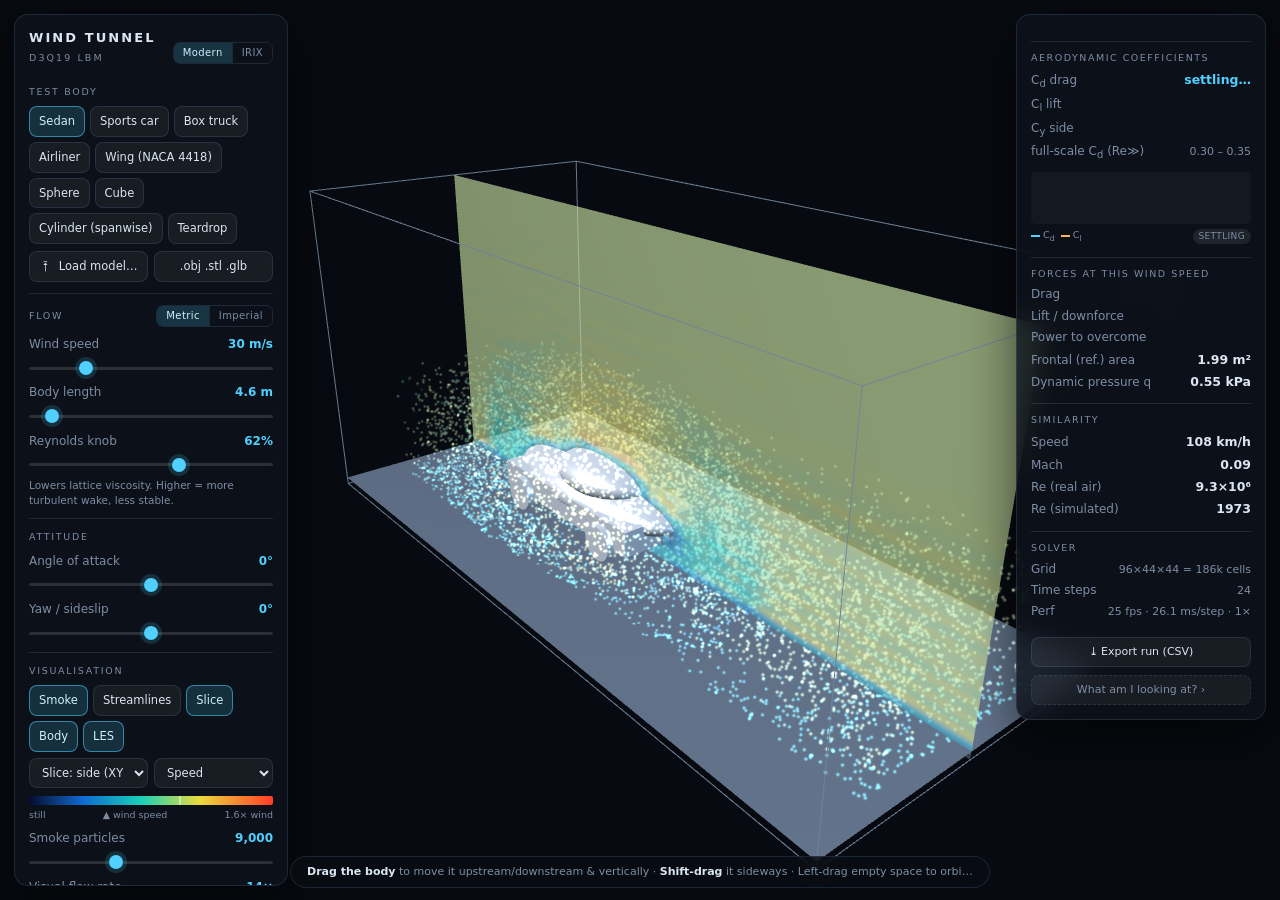
==== index.html @ 461503cb "Measurement core: confidence intervals, live trace, CSV export Turns a displayed number into a measu" ====
<!DOCTYPE html>
<html lang="en">
<head>
<meta charset="utf-8">
<meta name="viewport" content="width=device-width,initial-scale=1">
<title>Wind Tunnel — 3D Lattice Boltzmann CFD</title>
<link rel="stylesheet" href="css/style.css">
</head>
<body>

<canvas id="view"></canvas>

<!-- ---------------- controls ---------------- -->
<aside id="panel">
  <div class="wtitle"><span class="wmin"></span><span class="wname">Wind Tunnel</span><span class="wmax"></span></div>
  <div class="hdrrow">
    <h1>WIND&nbsp;TUNNEL <em>D3Q19 LBM</em></h1>
    <div class="seg"><button id="tModern">Modern</button><button id="tIrix">IRIX</button></div>
  </div>

  <section>
    <label class="hdr">Test body</label>
    <div id="shapes" class="chips"></div>
    <div class="grid2" style="margin-top:7px">
      <button id="loadModel" class="wide">⭱&nbsp; Load model…</button>
      <button id="dropHelp" class="wide">.obj .stl .glb</button>
    </div>
    <input type="file" id="modelFile" accept=".obj,.stl,.glb" hidden>

    <div id="modelBox" class="hide">
      <div class="grid2">
        <select id="mUp">
          <option value="auto">Up axis: auto</option>
          <option value="0">Up axis: X</option>
          <option value="1">Up axis: Y</option>
          <option value="2">Up axis: Z</option>
        </select>
        <select id="mFwd">
          <option value="auto">Nose axis: auto</option>
          <option value="0">Nose axis: X</option>
          <option value="1">Nose axis: Y</option>
          <option value="2">Nose axis: Z</option>
        </select>
      </div>
      <div class="chips" style="margin-top:6px">
        <button id="mRot">⟳&nbsp; Rotate 90°</button>
        <button id="mFlip">Flip 180°</button>
        <button id="mGround">On the road</button>
      </div>
      <p class="note" id="modelInfo"></p>
    </div>
  </section>

  <section>
    <div class="hdrrow">
      <label class="hdr">Flow</label>
      <div class="seg">
        <button id="uMetric">Metric</button><button id="uImperial">Imperial</button>
      </div>
    </div>
    <div class="row"><span>Wind speed</span><b id="windv"></b></div>
    <input type="range" id="wind" min="5" max="120" step="1" value="30">
    <div class="row"><span>Body length</span><b id="lengthMv"></b></div>
    <input type="range" id="lengthM" min="0.5" max="60" step="0.1" value="4.6">
    <div class="row"><span>Reynolds knob</span><b id="rev"></b></div>
    <input type="range" id="re" min="0" max="100" step="1" value="62">
    <p class="note">Lowers lattice viscosity. Higher = more turbulent wake, less stable.</p>
  </section>

  <section>
    <label class="hdr">Attitude</label>
    <div class="row"><span>Angle of attack</span><b id="aoav"></b></div>
    <input type="range" id="aoa" min="-25" max="25" step="0.5" value="0">
    <div class="row"><span>Yaw / sideslip</span><b id="yawv"></b></div>
    <input type="range" id="yaw" min="-45" max="45" step="0.5" value="0">
  </section>

  <section>
    <label class="hdr">Visualisation</label>
    <div class="chips">
      <button id="tSmoke">Smoke</button>
      <button id="tLines">Streamlines</button>
      <button id="tSlice">Slice</button>
      <button id="tBody">Body</button>
      <button id="tLes">LES</button>
    </div>
    <div class="grid2">
      <select id="sliceAxis">
        <option value="xy">Slice: side (XY)</option>
        <option value="xz">Slice: top (XZ)</option>
      </select>
      <select id="sliceField">
        <option value="speed">Speed</option>
        <option value="vorticity">Vorticity</option>
        <option value="pressure">Pressure</option>
      </select>
    </div>
    <canvas id="legendBar" width="256" height="9"></canvas>
    <div class="legrow"><span id="legMin"></span><span id="legMid"></span><span id="legMax"></span></div>
    <div class="row"><span>Smoke particles</span><b id="smokeNv"></b></div>
    <input type="range" id="smokeN" min="1000" max="24000" step="500" value="9000">
    <div class="row"><span>Visual flow rate</span><b id="vspeedv"></b></div>
    <input type="range" id="vspeed" min="2" max="40" step="1" value="14">
  </section>

  <section>
    <label class="hdr">Solver</label>
    <select id="resSel">
      <option value="fast">Grid: fast (72×34×34)</option>
      <option value="balanced" selected>Grid: balanced (96×44×44)</option>
      <option value="detail">Grid: detail (124×56×56)</option>
    </select>
    <div class="grid2" style="margin-top:8px">
      <button id="pause" class="wide">❚❚&nbsp; Pause</button>
      <button id="reset" class="wide">↺&nbsp; Reset flow</button>
    </div>
  </section>
</aside>

<!-- ---------------- readouts ---------------- -->
<aside id="stats">
  <div class="wtitle"><span class="wmin"></span><span class="wname">Measurements</span><span class="wmax"></span></div>
  <div class="sect">Aerodynamic coefficients</div>
  <div class="s"><span>C<sub>d</sub> drag</span><b id="cd">–</b></div>
  <div class="s"><span>C<sub>l</sub> lift</span><b id="cl">–</b></div>
  <div class="s"><span>C<sub>y</sub> side</span><b id="cs">–</b></div>
  <div class="s dim"><span>full-scale C<sub>d</sub> (Re≫)</span><b id="refcd">–</b></div>
  <canvas id="trace" width="256" height="52"></canvas>
  <div class="tracefoot">
    <span><i class="k kcd"></i>C<sub>d</sub> &nbsp;<i class="k kcl"></i>C<sub>l</sub></span>
    <span id="convState" class="cstate">starting</span>
  </div>

  <div class="sect">Forces at this wind speed</div>
  <div class="s"><span>Drag</span><b id="drag">–</b></div>
  <div class="s"><span id="liftlbl">Lift / downforce</span><b id="lift">–</b></div>
  <div class="s"><span>Power to overcome</span><b id="power">–</b></div>
  <div class="s"><span id="arealbl">Frontal (ref.) area</span><b id="area">–</b></div>
  <div class="s"><span>Dynamic pressure q</span><b id="q">–</b></div>

  <div class="sect">Similarity</div>
  <div class="s"><span>Speed</span><b id="kmh">–</b></div>
  <div class="s"><span>Mach</span><b id="mach">–</b></div>
  <div class="s"><span>Re (real air)</span><b id="reReal">–</b></div>
  <div class="s"><span>Re (simulated)</span><b id="reSim">–</b></div>

  <div class="sect">Solver</div>
  <div class="s dim"><span>Grid</span><b id="grid">–</b></div>
  <div class="s dim"><span>Time steps</span><b id="tsteps">–</b></div>
  <div class="s dim"><span>Perf</span><b id="perf">–</b></div>
  <button id="exportRun" class="link">⤓ Export run (CSV)</button>
  <button id="help" class="link">What am I looking at? ›</button>
</aside>

<!-- attribution for an uploaded model — sits on the canvas, like a photo credit -->
<div id="modelCredit" class="hide"></div>

<div id="hint">
  <b>Drag the body</b> to move it upstream/downstream &amp; vertically · <b>Shift-drag</b> it sideways ·
  Left-drag empty space to orbit · Right-drag to pan · Scroll to zoom · <b>Space</b> pause · <b>R</b> reset
</div>

<!-- ---------------- help ---------------- -->
<div id="helpBox" class="hide">
  <div class="wtitle"><span class="wmin"></span><span class="wname">About this simulation</span></div>
  <button id="closeHelp">×</button>
  <h2>What this actually computes</h2>
  <p>The air is solved with the <b>lattice Boltzmann method</b> on a 3D D3Q19 lattice. Each cell carries 19
  particle-distribution functions that stream to their neighbours and relax toward the Maxwell–Boltzmann
  equilibrium every step:</p>
  <pre>f<sub>q</sub>(x + c<sub>q</sub>Δt, t + Δt) = f<sub>q</sub>(x,t) − (1/τ)·[ f<sub>q</sub> − f<sub>q</sub><sup>eq</sup> ]</pre>
  <p>Through the Chapman–Enskog expansion this recovers the <b>incompressible Navier–Stokes equations</b>
  with kinematic viscosity ν = c<sub>s</sub><sup>2</sup>(τ − ½), c<sub>s</sub><sup>2</sup> = ⅓. Mass and
  momentum are conserved exactly; pressure comes from the density field as p = ρc<sub>s</sub><sup>2</sup>,
  so no separate Poisson solve is needed.</p>
  <ul>
    <li><b>Body surface</b> — halfway bounce-back, i.e. a true no-slip wall. The body is voxelised from the
      same analytic primitives that build the mesh, so the solver feels exactly the shape you see.</li>
    <li><b>Forces</b> — computed by the momentum-exchange method: every population that bounces off the
      surface deposits 2·c<sub>q</sub>·f<sub>q</sub> of momentum. Summed over the body this gives real drag,
      lift and side force, then C<sub>d</sub> = 2F / (ρu²A).</li>
    <li><b>Turbulence</b> — a Smagorinsky sub-grid (LES) model adds eddy viscosity where the strain rate is
      large, which is what keeps the wake alive instead of blowing up.</li>
    <li><b>Boundaries</b> — velocity inlet, zero-gradient outlet, free-stream far field, and an optional
      no-slip road for the ground-vehicle cases.</li>
  </ul>
  <h2>Honest limitations</h2>
  <p>A real car at 100 km/h sits at Re ≈ 10<sup>7</sup>. On a 96×44×44 grid in a browser we resolve
  Re ≈ 10<sup>3</sup>–10<sup>4</sup> (both numbers are shown in the panel). The physics — separation,
  recirculation, vortex shedding, wake momentum deficit, pressure recovery — is genuinely right, and the
  solver reproduces the textbook C<sub>d</sub> of a cube (1.36 vs 1.05) and a cylinder (1.25 vs 1.17)
  well, ranks the vehicles correctly (truck 1.90 &gt; sedan 1.32), and gives a wing a lift curve of the
  right slope and sign (C<sub>l</sub> = −0.26 / +0.01 / +0.42 at α = −8° / 0° / +8°, against ≈1.9 per
  radian from lifting-line theory at this aspect ratio). But the reference figures listed above are
  <b>full-scale</b> values, and C<sub>d</sub> is a strong
  function of Reynolds number for anything rounded or streamlined. At our Reynolds number the boundary
  layer is proportionally enormous, so skin friction dominates and slippery shapes — the teardrop
  especially — read far higher than their full-scale numbers. That is not a bug; it is what a real tunnel
  measures at this Re too.</p>
  <p><b>Compare shapes against each other</b>, not against a wind-tunnel report. Tunnel blockage is held near
  10% of the test-section area, which still inflates C<sub>d</sub> somewhat. Smoke advection is time-scaled
  for visibility, so particle speed on screen is not the physical air speed.</p>

  <h2>Who made this</h2>
  <p>Built by <b>Diego Cibils</b> with the help of <b>Claude</b>, for learning and experimentation.
  It is a teaching and exploration tool, not a certification-grade CFD package — see the limitations
  above before trusting a number.</p>
</div>

<script src="vendor/three.min.js"></script>
<script>
  if (!window.THREE) document.write(
    '<scr' + 'ipt src="https://cdn.jsdelivr.net/npm/three@0.147.0/build/three.min.js"><\/scr' + 'ipt>');
</script>
<div id="dropzone" class="hide"><div>Drop a model to test it<em>.obj &nbsp;·&nbsp; .stl &nbsp;·&nbsp; .glb</em></div></div>

<script src="js/lbm.js"></script>
<script src="js/meshio.js"></script>
<script src="js/voxel.js"></script>
<script src="js/shapes.js"></script>
<script src="js/main.js"></script>
</body>
</html>
---- css/style.css ----
:root{
  --bg:#070a10;
  --panel:rgba(14,19,28,.82);
  --line:rgba(120,170,220,.16);
  --txt:#dbe6f2;
  --dim:#7d8ea4;
  --acc:#4fd0ff;
  --acc2:#ffb454;
}
*{box-sizing:border-box}
html,body{margin:0;height:100%;overflow:hidden;background:var(--bg);color:var(--txt);
  font:13px/1.45 ui-sans-serif,system-ui,"Segoe UI",Roboto,sans-serif;-webkit-font-smoothing:antialiased}
#view{position:fixed;inset:0;display:block;width:100%;height:100%}

/* ---------- panels ---------- */
aside{position:fixed;top:14px;background:var(--panel);backdrop-filter:blur(14px);
  border:1px solid var(--line);border-radius:14px;padding:14px;
  box-shadow:0 18px 50px rgba(0,0,0,.55);z-index:5}
#panel{left:14px;width:274px;max-height:calc(100vh - 28px);overflow-y:auto}
#stats{right:14px;width:250px}

.wtitle{display:none}
#panel h1{margin:0 0 12px;font-size:13px;letter-spacing:.16em;font-weight:700}
#panel h1 em{display:block;font-style:normal;font-size:9.5px;letter-spacing:.22em;
  color:var(--dim);font-weight:500;margin-top:3px}
section{padding-top:11px;margin-top:11px;border-top:1px solid var(--line)}
section:first-of-type{border-top:0;margin-top:0;padding-top:0}
.hdr{display:block;font-size:9.5px;letter-spacing:.18em;text-transform:uppercase;
  color:var(--dim);margin-bottom:8px}
.row{display:flex;justify-content:space-between;align-items:baseline;margin:9px 0 3px;font-size:12px}
.row span{color:var(--dim)}
.row b{font-variant-numeric:tabular-nums;font-weight:600;color:var(--acc)}
.note{margin:6px 0 0;font-size:10.5px;line-height:1.4;color:var(--dim)}

/* ---------- inputs ---------- */
input[type=range]{-webkit-appearance:none;appearance:none;width:100%;height:3px;border-radius:3px;
  background:rgba(255,255,255,.13);outline:0;margin:2px 0 0}
input[type=range]::-webkit-slider-thumb{-webkit-appearance:none;width:14px;height:14px;border-radius:50%;
  background:var(--acc);cursor:pointer;box-shadow:0 0 0 4px rgba(79,208,255,.16)}
input[type=range]::-moz-range-thumb{width:14px;height:14px;border:0;border-radius:50%;
  background:var(--acc);cursor:pointer}
select{width:100%;background:rgba(255,255,255,.05);color:var(--txt);border:1px solid var(--line);
  border-radius:8px;padding:6px 8px;font:inherit;font-size:11.5px;outline:0;cursor:pointer}
select option{background:#111722}

button{background:rgba(255,255,255,.05);color:var(--txt);border:1px solid var(--line);
  border-radius:8px;padding:6px 9px;font:inherit;font-size:11.5px;cursor:pointer;transition:.14s}
button:hover{background:rgba(255,255,255,.11);border-color:rgba(120,170,220,.35)}
button.on{background:rgba(79,208,255,.16);border-color:rgba(79,208,255,.55);color:#cdf1ff}
.chips{display:flex;flex-wrap:wrap;gap:5px}
.chips button{flex:0 0 auto}
.grid2{display:grid;grid-template-columns:1fr 1fr;gap:6px;margin-top:6px}
.wide{width:100%}

/* unit switch */
.hdrrow{display:flex;justify-content:space-between;align-items:center;margin-bottom:8px}
.hdrrow .hdr{margin:0}
.seg{display:flex;border:1px solid var(--line);border-radius:7px;overflow:hidden}
.seg button{border:0;border-radius:0;padding:3px 9px;font-size:10px;letter-spacing:.04em;
  background:transparent;color:var(--dim)}
.seg button+button{border-left:1px solid var(--line)}
.seg button:hover{background:rgba(255,255,255,.07);color:var(--txt)}
.seg button.on{background:rgba(79,208,255,.18);color:#cdf1ff}

/* ---------- stats ---------- */
.sect{font-size:9.5px;letter-spacing:.16em;text-transform:uppercase;color:var(--dim);
  margin:12px 0 6px;padding-top:9px;border-top:1px solid var(--line)}
.sect:first-child{margin-top:0;padding-top:0;border-top:0}
.s{display:flex;justify-content:space-between;align-items:baseline;gap:8px;margin:4px 0;font-size:12px}
.s span{color:var(--dim)}
.s b{font-variant-numeric:tabular-nums;font-weight:600;font-size:12.5px}
.s.dim b{color:var(--dim);font-weight:500;font-size:11px}
#cd,#cl,#cs{color:var(--acc)}
#drag,#lift,#power{color:var(--acc2)}
#lift.down{color:#7ee787}
.link{width:100%;margin-top:8px;border-style:dashed;color:var(--dim);font-size:11px}
#exportRun{border-style:solid;color:var(--txt);margin-top:12px}

/* ---------- measurement trace ---------- */
#trace{display:block;width:100%;height:52px;margin-top:9px;border-radius:5px}
.tracefoot{display:flex;justify-content:space-between;align-items:center;
  margin-top:4px;font-size:9.5px;color:var(--dim)}
.k{display:inline-block;width:9px;height:2px;margin-right:3px;vertical-align:middle}
.kcd{background:#4fd0ff}.kcl{background:#ffb454}
.ci{font-size:9.5px;color:var(--dim);font-weight:500}
.cstate{padding:1px 6px;border-radius:999px;background:rgba(255,255,255,.07);
  letter-spacing:.04em;text-transform:uppercase;font-size:9px}
.cstate.converged{background:rgba(126,231,135,.18);color:#7ee787}
.cstate.drifting{background:rgba(255,180,84,.18);color:#ffb454}
.cstate.noisy,.cstate.averaging{background:rgba(255,255,255,.08);color:var(--dim)}
body.irix #trace{border-radius:0;
  box-shadow:inset 1px 1px 0 var(--lo),inset -1px -1px 0 var(--hi)}
body.irix .kcd{background:#14103a}body.irix .kcl{background:#5e1340}
body.irix .cstate{border-radius:0;background:rgba(255,255,255,.14);color:#2a2340}
body.irix .cstate.converged{background:rgba(20,90,30,.22);color:#0d4a1c}
body.irix .cstate.drifting{background:rgba(120,60,0,.20);color:#5e3410}

/* ---------- hint ---------- */
#hint{position:fixed;left:50%;bottom:12px;transform:translateX(-50%);z-index:5;
  background:rgba(10,14,20,.72);backdrop-filter:blur(10px);border:1px solid var(--line);
  border-radius:999px;padding:7px 16px;font-size:11px;color:var(--dim);white-space:nowrap;
  max-width:calc(100vw - 580px);overflow:hidden;text-overflow:ellipsis}
#hint b{color:var(--txt);font-weight:600}

/* ---------- help ---------- */
#helpBox{position:fixed;inset:auto 0 0 0;top:0;margin:auto;width:min(720px,92vw);max-height:82vh;
  overflow-y:auto;background:rgba(12,17,25,.97);border:1px solid var(--line);border-radius:16px;
  padding:26px 30px;z-index:20;box-shadow:0 30px 90px rgba(0,0,0,.7);height:fit-content}
#helpBox.hide{display:none}
#helpBox h2{font-size:12px;letter-spacing:.14em;text-transform:uppercase;color:var(--acc);
  margin:20px 0 8px}
#helpBox h2:first-of-type{margin-top:0}
#helpBox p,#helpBox li{font-size:13px;line-height:1.62;color:#b9c7d8;margin:8px 0}
#helpBox ul{padding-left:18px}
#helpBox b{color:var(--txt)}
#helpBox pre{background:rgba(255,255,255,.05);border:1px solid var(--line);border-radius:8px;
  padding:11px 13px;font-family:ui-monospace,Menlo,Consolas,monospace;font-size:12.5px;
  color:var(--acc);overflow-x:auto;margin:10px 0}
#closeHelp{position:absolute;top:14px;right:14px;width:28px;height:28px;padding:0;
  border-radius:50%;font-size:16px;line-height:1}

/* ---------- model credit (canvas watermark) ---------- */
#modelCredit{position:fixed;right:14px;bottom:14px;z-index:5;
  display:flex;align-items:center;gap:6px;flex-wrap:wrap;justify-content:flex-end;
  max-width:min(44vw,430px);padding:6px 12px;border-radius:999px;
  background:rgba(10,14,20,.66);backdrop-filter:blur(10px);
  border:1px solid var(--line);font-size:10.5px;line-height:1.3;color:var(--dim)}
#modelCredit.hide{display:none}
#modelCredit .ctitle{color:var(--txt);font-weight:600}
#modelCredit .csep{opacity:.45}
#modelCredit a{color:inherit;text-decoration:none;border-bottom:1px dotted rgba(140,170,200,.45)}
#modelCredit a:hover{color:var(--acc);border-bottom-color:currentColor}
body.irix #modelCredit{border-radius:0;background:var(--panel);backdrop-filter:none;
  border:1px solid #221d38;color:var(--dim);
  box-shadow:inset 2px 2px 0 var(--hi),inset -2px -2px 0 var(--lo)}
body.irix #modelCredit .ctitle{color:var(--txt)}
body.irix #modelCredit a{border-bottom-color:rgba(40,20,60,.5)}
body.irix #modelCredit a:hover{color:#3a1250}

/* the stats panel moves to the bottom-right on narrow screens — get out of it */
@media (max-width:1100px){
  #modelCredit{bottom:auto;top:14px;right:auto;left:50%;transform:translateX(-50%);
    max-width:calc(100vw - 560px)}
}

/* ---------- slice legend ---------- */
#legendBar{display:block;width:100%;height:9px;margin-top:8px;border-radius:2px}
.legrow{display:flex;justify-content:space-between;gap:4px;margin-top:3px;
  font-size:9.5px;color:var(--dim);font-variant-numeric:tabular-nums}
.legrow span:nth-child(2){text-align:center}
.legrow span:last-child{text-align:right}
body.irix #legendBar{border-radius:0;
  box-shadow:inset 1px 1px 0 var(--lo),inset -1px -1px 0 var(--hi)}

/* ---------- model upload ---------- */
#modelBox{margin-top:9px;padding-top:9px;border-top:1px solid var(--line)}
#modelBox.hide{display:none}
#modelInfo{margin-top:7px;white-space:pre-line}
#dropzone{position:fixed;inset:0;z-index:30;display:flex;align-items:center;justify-content:center;
  background:rgba(8,12,18,.72);backdrop-filter:blur(3px);pointer-events:none}
#dropzone.hide{display:none}
#dropzone div{border:2px dashed var(--acc);border-radius:16px;padding:40px 60px;text-align:center;
  font-size:19px;color:var(--txt);background:rgba(14,19,28,.9)}
#dropzone em{display:block;margin-top:9px;font-style:normal;font-size:12px;color:var(--dim);
  letter-spacing:.14em}
body.irix #dropzone div{border-radius:0;border-style:solid;border-color:var(--btnOn);
  background:var(--panel);color:var(--txt)}

::-webkit-scrollbar{width:8px;height:8px}
::-webkit-scrollbar-thumb{background:rgba(120,170,220,.22);border-radius:8px}
::-webkit-scrollbar-track{background:transparent}

@media (max-width:1100px){
  #hint{max-width:calc(100vw - 40px);font-size:10px}
  #stats{top:auto;bottom:56px;right:14px;width:210px}
}

/* ==========================================================================
   IRIX / Indigo Magic theme  —  body.irix
   Motif 3D relief: raised = light top-left + dark bottom-right, and the
   inverse when pressed. Square corners, purple-grey panels, teal entry
   fields, magenta action buttons, indigo title bars.
   ========================================================================== */
body.irix{
  --bg:#191934;
  --panel:#9d93ab;        /* window background */
  --line:#6d6280;
  --txt:#0d0a18;
  --dim:#332b4a;
  --hi:#cfc8db;           /* bevel highlight  */
  --lo:#575070;           /* bevel shadow     */
  --field:#12706f;        /* teal text entry  */
  --btn:#8d6a8c;
  --btnOn:#a83b78;
  --title:#2f2f66;
  font-family:"Lucida Grande","Lucida Sans Unicode","DejaVu Sans",Verdana,Helvetica,sans-serif;
  background:var(--bg);
}
body.irix aside,
body.irix #hint,
body.irix #helpBox{
  background:var(--panel);backdrop-filter:none;border:1px solid #221d38;border-radius:0;
  box-shadow:inset 2px 2px 0 var(--hi),inset -2px -2px 0 var(--lo),0 10px 30px rgba(0,0,0,.55);
}

/* 4Dwm-style window title bar */
body.irix .wtitle{
  display:flex;align-items:center;gap:7px;
  margin:-12px -12px 11px;padding:3px 5px;
  background:var(--title);color:#fff;font-size:11px;font-weight:700;
  position:sticky;top:-14px;z-index:3;
}
body.irix .wname{flex:1;text-align:center;letter-spacing:.02em}
body.irix .wmin,body.irix .wmax{
  width:13px;height:13px;background:var(--panel);flex:0 0 auto;
  box-shadow:inset 1px 1px 0 var(--hi),inset -1px -1px 0 var(--lo);
}
body.irix .wmin{height:5px}

body.irix #panel h1{color:var(--txt)}
body.irix #panel h1 em{color:var(--dim)}
body.irix .hdr,body.irix .sect{color:#241d3a}
body.irix section,body.irix .sect{border-top-color:var(--lo)}
body.irix .row span,body.irix .s span,body.irix .note{color:var(--dim)}
body.irix .row b,body.irix .s b,
body.irix #cd,body.irix #cl,body.irix #cs{color:#14103a}
body.irix #drag,body.irix #lift,body.irix #power{color:#5e1340}
body.irix #lift.down{color:#0d4a1c}
body.irix .s.dim b{color:#3d3556}

/* controls: Motif relief */
body.irix button,body.irix select{
  background:var(--btn);color:#fff;border:0;border-radius:0;
  box-shadow:inset 2px 2px 0 rgba(255,255,255,.34),inset -2px -2px 0 rgba(0,0,0,.42);
}
body.irix button:hover,body.irix select:hover{background:#9a789a}
body.irix button:active{
  box-shadow:inset -2px -2px 0 rgba(255,255,255,.26),inset 2px 2px 0 rgba(0,0,0,.45);
}
body.irix button.on{background:var(--btnOn);color:#fff}
body.irix select option{background:#4a3f57;color:#fff}
body.irix .seg{border:0}
body.irix .seg button+button{border-left:0}
body.irix .link{background:var(--btn);color:#fff;border-style:solid}
body.irix #closeHelp{border-radius:0}

body.irix input[type=range]{
  height:10px;border-radius:0;background:var(--panel);
  box-shadow:inset 2px 2px 0 var(--lo),inset -2px -2px 0 var(--hi);
}
body.irix input[type=range]::-webkit-slider-thumb{
  width:13px;height:19px;border-radius:0;background:var(--btn);
  box-shadow:inset 2px 2px 0 rgba(255,255,255,.34),inset -2px -2px 0 rgba(0,0,0,.42);
}
body.irix input[type=range]::-moz-range-thumb{
  width:13px;height:19px;border-radius:0;border:0;background:var(--btn);
}

body.irix #helpBox .wtitle{margin:-26px -30px 18px;padding:4px 6px;position:static}
body.irix #closeHelp{top:4px;right:7px;width:16px;height:16px;font-size:12px}
body.irix #helpBox h2{color:#3c1250}
body.irix #helpBox p,body.irix #helpBox li{color:#221c33}
body.irix #helpBox b{color:#000}
body.irix #helpBox pre{
  background:var(--field);color:#dffcfc;border:0;border-radius:0;
  box-shadow:inset 2px 2px 0 rgba(0,0,0,.35),inset -2px -2px 0 rgba(255,255,255,.18);
}
body.irix #hint b{color:var(--txt)}
body.irix ::-webkit-scrollbar-thumb{background:var(--btn);border-radius:0}
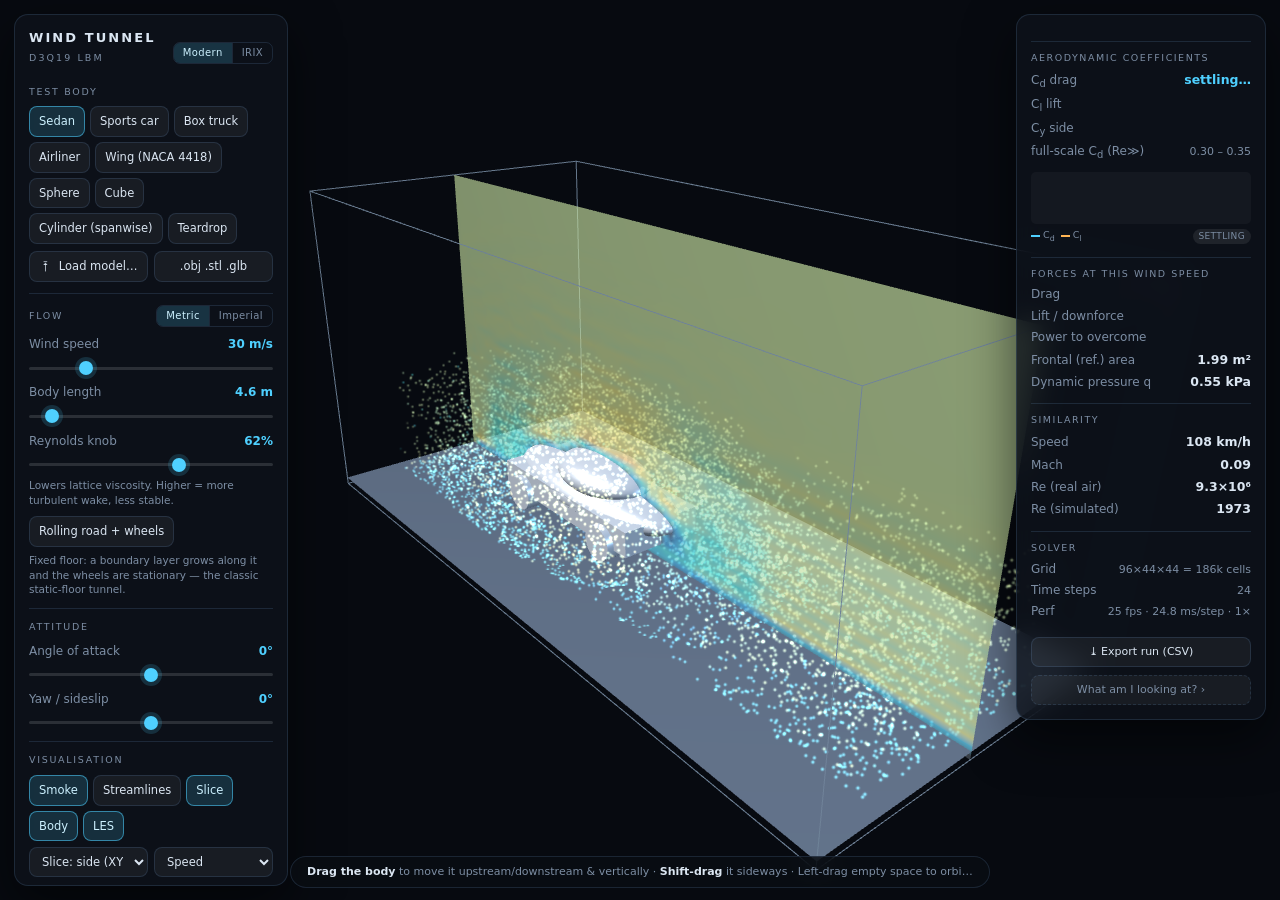
==== commit ce7306ba: "Rolling road and rotating wheels A real car meets still air over a moving road. A model on a static " ====
--- a/index.html
+++ b/index.html
@@ -65,6 +65,8 @@
     <div class="row"><span>Reynolds knob</span><b id="rev"></b></div>
     <input type="range" id="re" min="0" max="100" step="1" value="62">
     <p class="note">Lowers lattice viscosity. Higher = more turbulent wake, less stable.</p>
+    <div class="chips" style="margin-top:9px"><button id="tRoad">Rolling road + wheels</button></div>
+    <p class="note" id="roadNote"></p>
   </section>
 
   <section>
--- a/css/style.css
+++ b/css/style.css
@@ -31,6 +31,8 @@
 .row span{color:var(--dim)}
 .row b{font-variant-numeric:tabular-nums;font-weight:600;color:var(--acc)}
 .note{margin:6px 0 0;font-size:10.5px;line-height:1.4;color:var(--dim)}
+.note.warn{color:#ffb454}
+body.irix .note.warn{color:#6d2a08}
 
 /* ---------- inputs ---------- */
 input[type=range]{-webkit-appearance:none;appearance:none;width:100%;height:3px;border-radius:3px;
@@ -47,6 +49,7 @@
   border-radius:8px;padding:6px 9px;font:inherit;font-size:11.5px;cursor:pointer;transition:.14s}
 button:hover{background:rgba(255,255,255,.11);border-color:rgba(120,170,220,.35)}
 button.on{background:rgba(79,208,255,.16);border-color:rgba(79,208,255,.55);color:#cdf1ff}
+button.off{opacity:.45}
 .chips{display:flex;flex-wrap:wrap;gap:5px}
 .chips button{flex:0 0 auto}
 .grid2{display:grid;grid-template-columns:1fr 1fr;gap:6px;margin-top:6px}
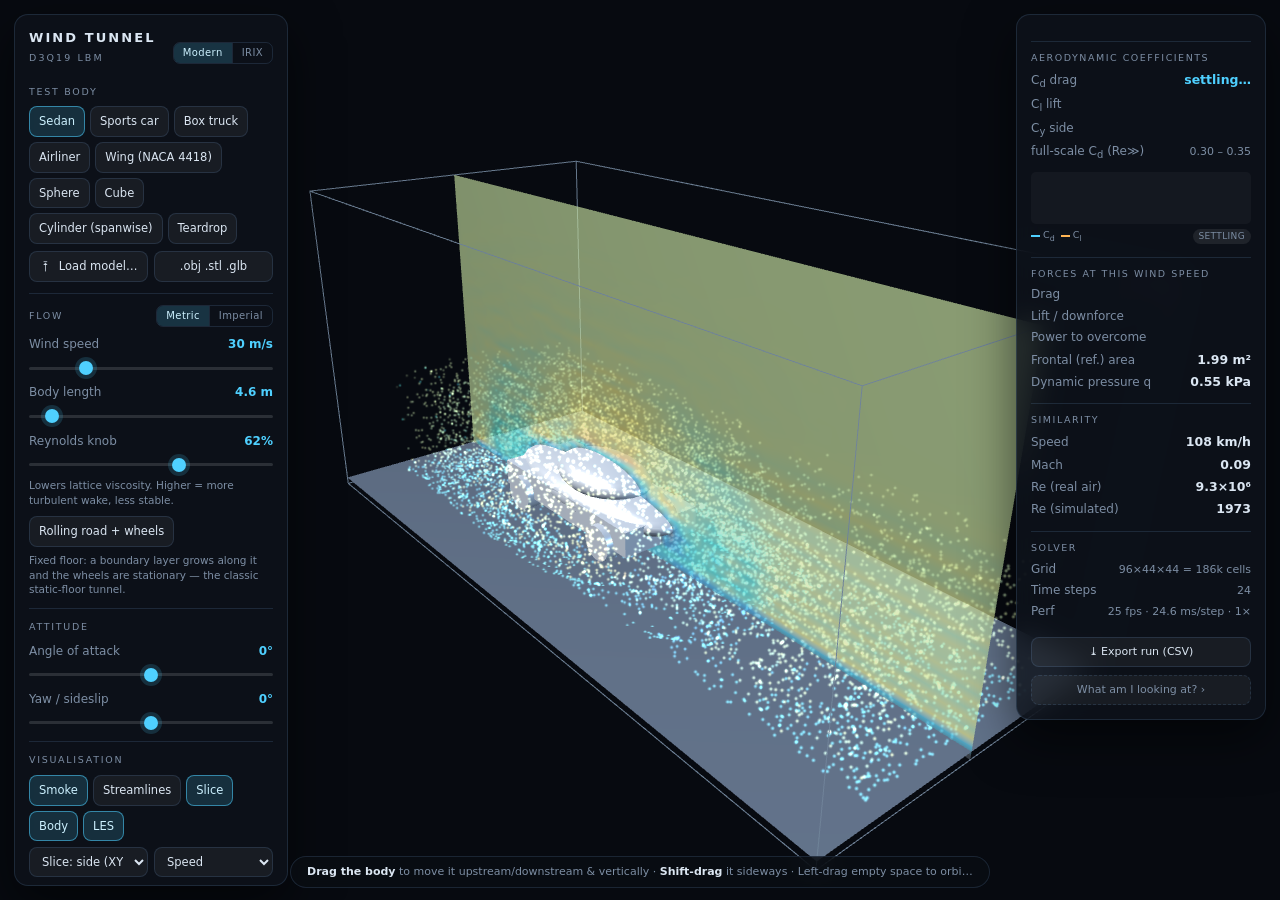
==== commit 21d541e6: "Multi-core solver: toggle between one core and a worker pool Double-buffered lattice Boltzmann is em" ====
--- a/index.html
+++ b/index.html
@@ -107,7 +107,13 @@
 
   <section>
     <label class="hdr">Solver</label>
-    <select id="resSel">
+    <div class="row"><span>Compute</span><b></b></div>
+    <div class="seg" style="margin:2px 0 4px">
+      <button id="cSingle">Single core</button><button id="cMulti">Multi-core</button>
+    </div>
+    <div class="chips"><button id="cBench" class="wide">⏱ Benchmark &amp; tune</button></div>
+    <p class="note" id="computeNote"></p>
+    <select id="resSel" style="margin-top:8px">
       <option value="fast">Grid: fast (72×34×34)</option>
       <option value="balanced" selected>Grid: balanced (96×44×44)</option>
       <option value="detail">Grid: detail (124×56×56)</option>
@@ -217,6 +223,7 @@
 <div id="dropzone" class="hide"><div>Drop a model to test it<em>.obj &nbsp;·&nbsp; .stl &nbsp;·&nbsp; .glb</em></div></div>
 
 <script src="js/lbm.js"></script>
+<script src="js/pool.js"></script>
 <script src="js/meshio.js"></script>
 <script src="js/voxel.js"></script>
 <script src="js/shapes.js"></script>
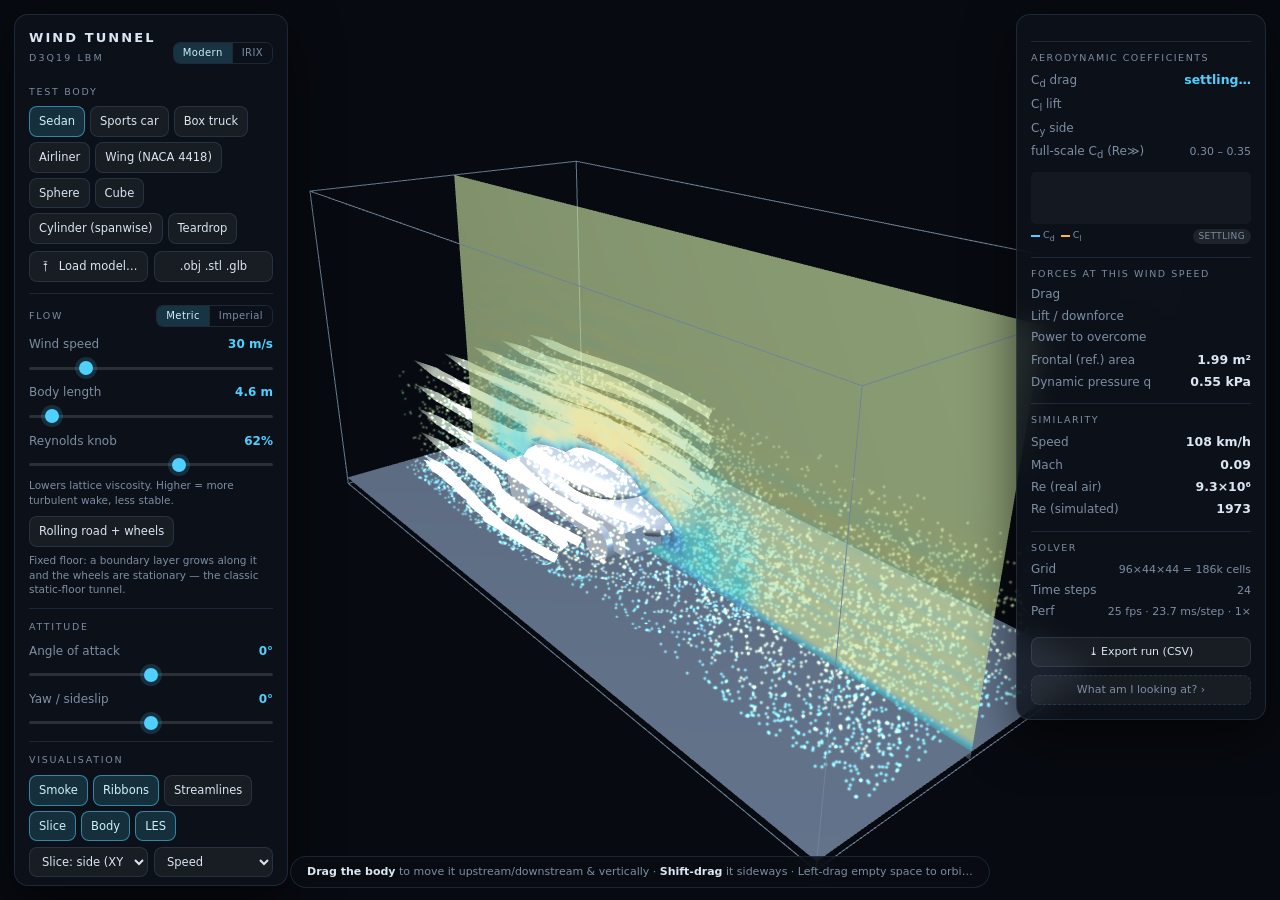
==== commit df3b5771: "Smoke ribbons: streaklines like a real tunnel's smoke wand A third way of seeing the flow, alongside" ====
--- a/index.html
+++ b/index.html
@@ -81,6 +81,7 @@
     <label class="hdr">Visualisation</label>
     <div class="chips">
       <button id="tSmoke">Smoke</button>
+      <button id="tRibbons">Ribbons</button>
       <button id="tLines">Streamlines</button>
       <button id="tSlice">Slice</button>
       <button id="tBody">Body</button>
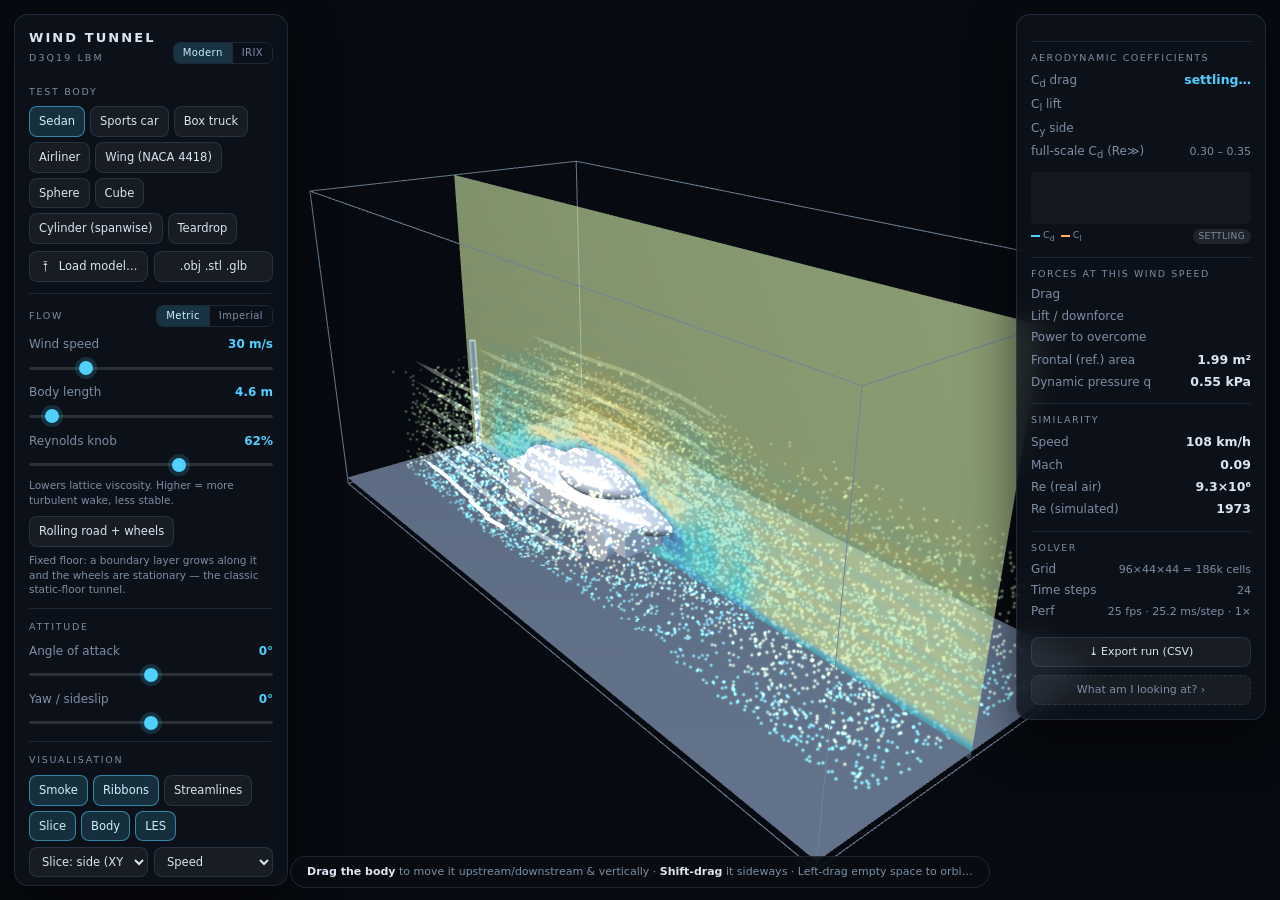
==== commit 6a1ef201: "Ribbon count slider and a draggable smoke wand A real tunnel is one wand on a stick that the technic" ====
--- a/index.html
+++ b/index.html
@@ -100,6 +100,10 @@
     </div>
     <canvas id="legendBar" width="256" height="9"></canvas>
     <div class="legrow"><span id="legMin"></span><span id="legMid"></span><span id="legMax"></span></div>
+    <div class="row"><span>Ribbons</span><b id="ribNv"></b></div>
+    <input type="range" id="ribN" min="1" max="45" step="1" value="24">
+    <p class="note">Drag the wand (the pole upstream) to probe the flow anywhere,
+      the way a technician moves a smoke wand around the model.</p>
     <div class="row"><span>Smoke particles</span><b id="smokeNv"></b></div>
     <input type="range" id="smokeN" min="1000" max="24000" step="500" value="9000">
     <div class="row"><span>Visual flow rate</span><b id="vspeedv"></b></div>
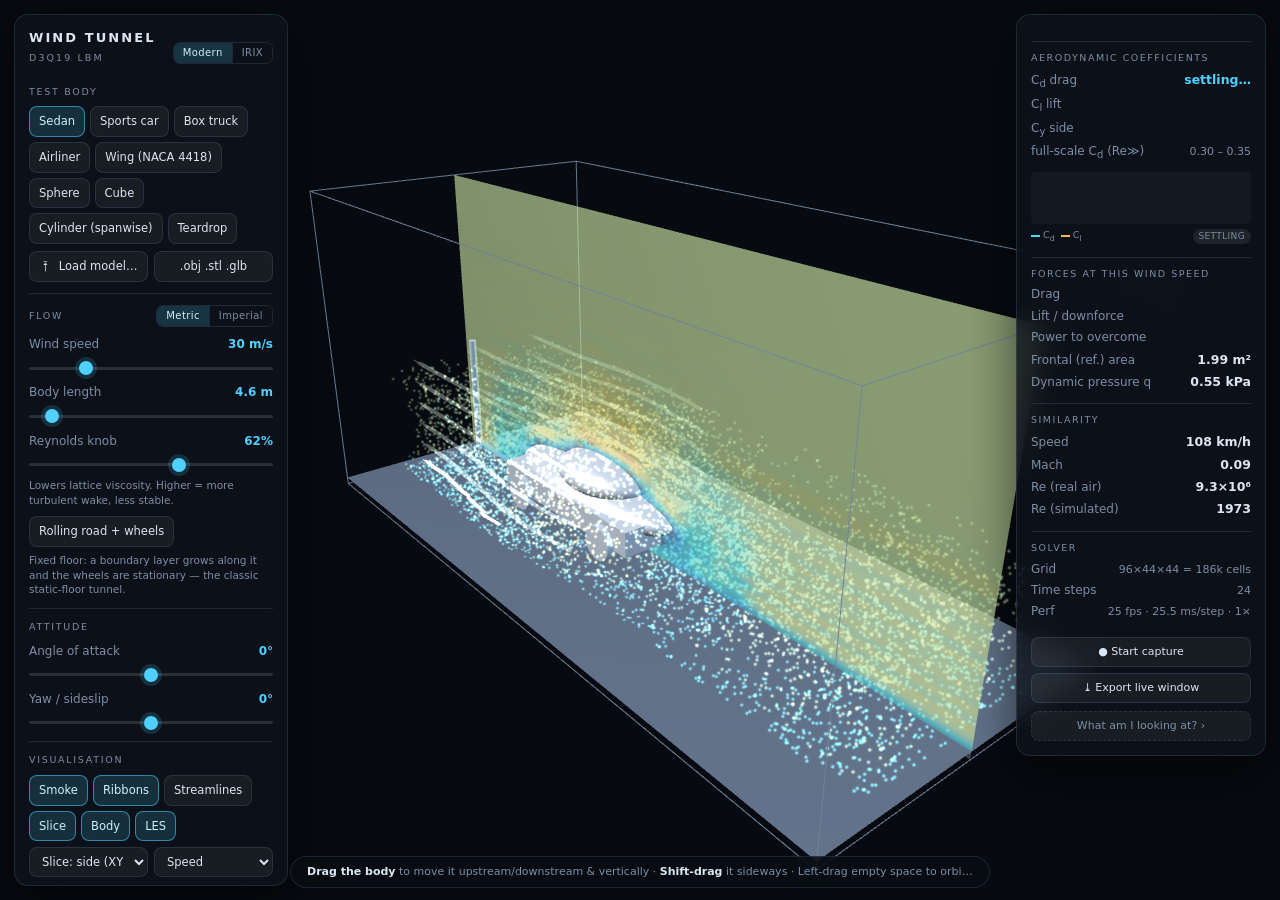
==== commit 09b03e51: "Explicit capture window for CSV export Export used to dump whatever happened to be in the rolling bu" ====
--- a/index.html
+++ b/index.html
@@ -161,7 +161,8 @@
   <div class="s dim"><span>Grid</span><b id="grid">–</b></div>
   <div class="s dim"><span>Time steps</span><b id="tsteps">–</b></div>
   <div class="s dim"><span>Perf</span><b id="perf">–</b></div>
-  <button id="exportRun" class="link">⤓ Export run (CSV)</button>
+  <button id="capBtn" class="link">● Start capture</button>
+  <button id="exportRun" class="link">⤓ Export live window</button>
   <button id="help" class="link">What am I looking at? ›</button>
 </aside>
 
--- a/css/style.css
+++ b/css/style.css
@@ -77,7 +77,10 @@
 #drag,#lift,#power{color:var(--acc2)}
 #lift.down{color:#7ee787}
 .link{width:100%;margin-top:8px;border-style:dashed;color:var(--dim);font-size:11px}
-#exportRun{border-style:solid;color:var(--txt);margin-top:12px}
+#capBtn{border-style:solid;color:var(--txt);margin-top:12px}
+#capBtn.on{background:rgba(255,90,90,.16);border-color:rgba(255,110,110,.6);color:#ffb0b0}
+#exportRun{border-style:solid;color:var(--txt);margin-top:6px}
+body.irix #capBtn.on{background:#a8323b;color:#fff}
 
 /* ---------- measurement trace ---------- */
 #trace{display:block;width:100%;height:52px;margin-top:9px;border-radius:5px}
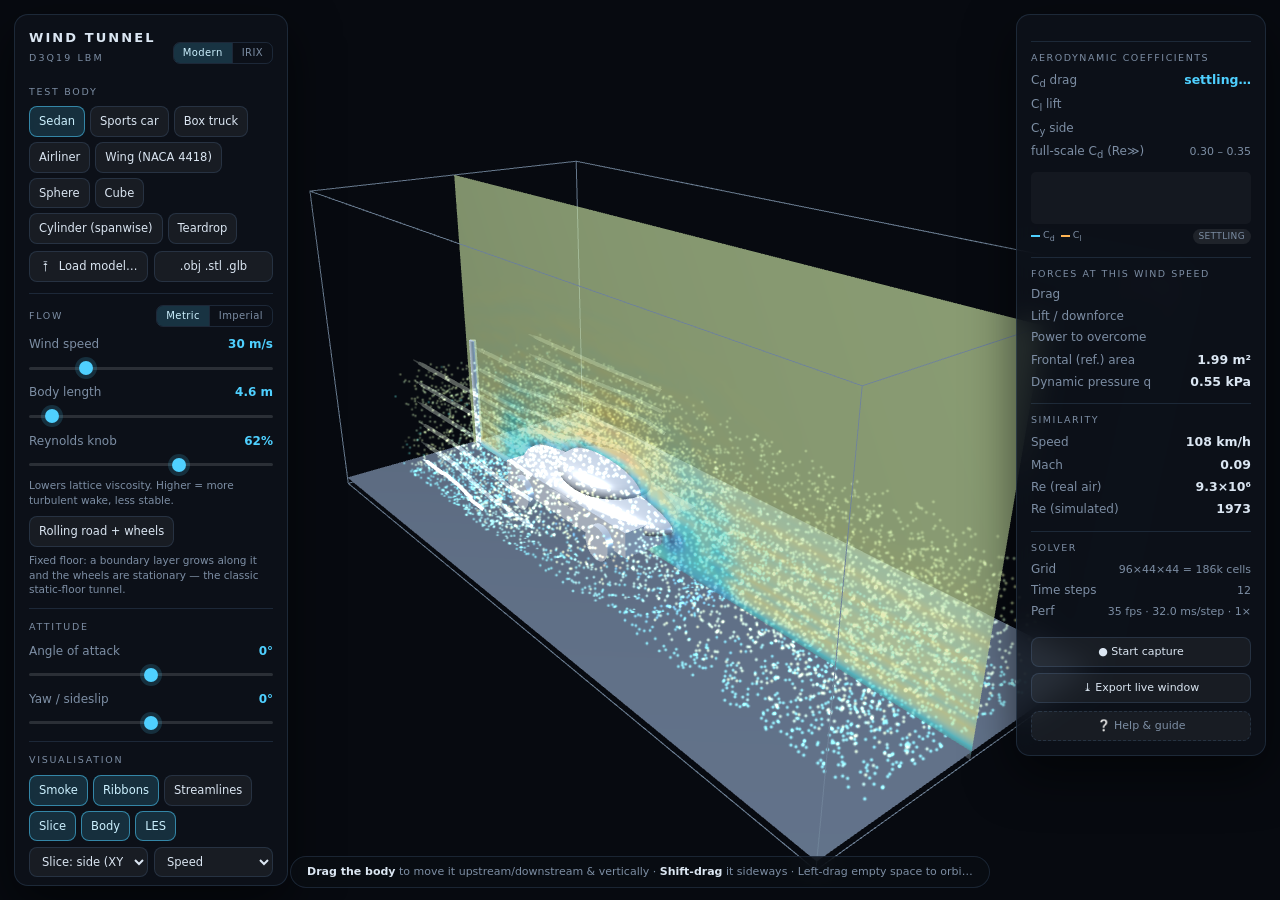
==== commit e4a866ce: "Turn the help panel into a proper guide The panel explained the physics and the limitations but neve" ====
--- a/index.html
+++ b/index.html
@@ -163,7 +163,7 @@
   <div class="s dim"><span>Perf</span><b id="perf">–</b></div>
   <button id="capBtn" class="link">● Start capture</button>
   <button id="exportRun" class="link">⤓ Export live window</button>
-  <button id="help" class="link">What am I looking at? ›</button>
+  <button id="help" class="link">❔ Help &amp; guide</button>
 </aside>
 
 <!-- attribution for an uploaded model — sits on the canvas, like a photo credit -->
@@ -176,9 +176,98 @@
 
 <!-- ---------------- help ---------------- -->
 <div id="helpBox" class="hide">
-  <div class="wtitle"><span class="wmin"></span><span class="wname">About this simulation</span></div>
+  <div class="wtitle"><span class="wmin"></span><span class="wname">Wind Tunnel — guide</span></div>
   <button id="closeHelp">×</button>
-  <h2>What this actually computes</h2>
+
+  <nav class="toc">
+    <button data-go="h-what">What this is</button>
+    <button data-go="h-first">Your first test</button>
+    <button data-go="h-controls">The controls</button>
+    <button data-go="h-see">Reading what you see</button>
+    <button data-go="h-measure">Measuring properly</button>
+    <button data-go="h-physics">How it works</button>
+    <button data-go="h-limits">Limitations</button>
+  </nav>
+
+  <h2 id="h-what">What this is</h2>
+  <p>A wind tunnel that runs in your browser. The air is not an animation — it is solved, every frame, by a
+  real <b>lattice Boltzmann Navier–Stokes solver</b> on a 3D grid of roughly 186,000 cells. Put a shape in
+  the test section and the wake, the separation, the vortices and the forces are all computed from that
+  flow rather than drawn.</p>
+  <p>You can use the nine built-in shapes or drop in your own <code>.obj</code>, <code>.stl</code> or
+  <code>.glb</code> model. It measures drag, lift and side force, reports them as coefficients with
+  confidence intervals, and exports a full run report as CSV.</p>
+  <p><b>What it is good for:</b> understanding <i>why</i> a shape behaves as it does, and comparing shapes
+  against each other. <b>What it is not:</b> a certification-grade CFD package — read the limitations
+  before quoting a number.</p>
+
+  <h2 id="h-first">Your first test</h2>
+  <ol>
+    <li><b>Pick a body.</b> Start with <i>Sedan</i>, already selected.</li>
+    <li><b>Watch the flow develop.</b> The smoke sweeps downstream and the wake forms behind the body.
+      The coefficients read <i>settling…</i> until it has.</li>
+    <li><b>Wait for the badge</b> under the trace to stop saying <i>averaging</i>. When it reads
+      <b>converged</b>, the number has stopped moving and the error bar is small.</li>
+    <li><b>Note the C<sub>d</sub>.</b> Then click <i>Box truck</i> and compare. That difference is the
+      thing this tool is genuinely good at.</li>
+    <li><b>Turn on the Slice</b> and set it to <i>Pressure</i>. Red on the nose is the air being stopped;
+      blue behind is the low-pressure wake pulling backwards. The gap between them <i>is</i> the drag.</li>
+    <li><b>Drag the body</b> around the test section, or set an <i>Angle of attack</i>, and watch the
+      numbers respond.</li>
+  </ol>
+
+  <h2 id="h-controls">The controls</h2>
+  <p><b>Test body</b> — the nine built-in shapes, plus <i>Load model…</i> for your own. Uploaded models get
+  orientation controls (<i>Up axis</i>, <i>Nose axis</i>, <i>Rotate 90°</i>, <i>Flip 180°</i>) in case the
+  automatic guess picks wrong, and <i>On the road</i> to rest it on the floor instead of centring it.</p>
+  <p><b>Flow</b> — <i>Wind speed</i> and <i>Body length</i> set the physical scale; they convert
+  coefficients into newtons but do not change the flow pattern, which depends only on Reynolds number.
+  The <i>Reynolds knob</i> lowers lattice viscosity: higher means a more turbulent, livelier wake.
+  <i>Rolling road + wheels</i> makes the floor sweep past and the wheels spin, as on a real road.</p>
+  <p><b>Attitude</b> — <i>Angle of attack</i> pitches the nose up, <i>Yaw</i> turns it into a crosswind.</p>
+  <p><b>Visualisation</b> — three ways to see the air (below), plus the <i>Slice</i> plane, <i>Body</i> to
+  hide the model and see the flow through it, and <i>LES</i> for the turbulence model.</p>
+  <p><b>Solver</b> — <i>Single core</i> or <i>Multi-core</i> (needs the page served, not opened off disk),
+  the grid resolution, and pause/reset. Press <i>Benchmark &amp; tune</i> once: it times your machine and
+  picks the best worker count.</p>
+  <table class="keys">
+    <tr><td>Drag the body</td><td>move it upstream/downstream and vertically</td></tr>
+    <tr><td>Shift-drag the body</td><td>move it sideways</td></tr>
+    <tr><td>Drag the wand</td><td>the pole upstream — probe the flow anywhere</td></tr>
+    <tr><td>Left-drag empty space</td><td>orbit · <b>right-drag</b> pan · <b>scroll</b> zoom</td></tr>
+    <tr><td>Space / R</td><td>pause · reset the flow</td></tr>
+  </table>
+
+  <h2 id="h-see">Reading what you see</h2>
+  <p><b>Smoke</b> is a cloud of tracer particles coloured by speed — good for spotting fast, slow and
+  trapped air at a glance. <b>Ribbons</b> are smoke-wand <i>streaklines</i>: the trail of everything ever
+  released from one nozzle, which is exactly what a real smoke wand emits, and the thing that visibly rolls
+  up into vortices. Set the count to a single wand and drag it around to probe one spot at a time, the way
+  a technician does. <b>Streamlines</b> are thin curves tangent to the velocity field at one instant.</p>
+  <p>The <b>Slice</b> plane has a colour key beneath it that changes with the field:</p>
+  <ul>
+    <li><b>Speed</b> — navy is stopped air, yellow-green is the free stream (marked with a tick), red is
+      about 1.6× wind speed. Blue here means <i>slow</i>, not low pressure.</li>
+    <li><b>Pressure</b> — blue is suction, red is compression, black is ambient.</li>
+    <li><b>Vorticity</b> — blue and red are opposite <i>directions</i> of spin.</li>
+  </ul>
+  <p>Speed and pressure look like mirror images wherever the flow stays attached — that is just Bernoulli.
+  Where they stop mirroring is the wake: air there is both slow <i>and</i> low pressure, because separated
+  flow dissipates energy rather than trading it. That failure is precisely what pressure drag is.</p>
+
+  <h2 id="h-measure">Measuring properly</h2>
+  <p>A number is only worth quoting once it has stopped moving. The badge under the trace tells you:
+  <b>settling</b> (the wake is still forming, nothing is being averaged yet), <b>averaging</b> (collecting),
+  <b>drifting</b> (still trending — wait), <b>noisy</b> (stable but the error bar is wide) and
+  <b>converged</b> (mean stable, 95% interval under 3%).</p>
+  <p>Error bars come from the blocking method rather than σ/√N, because consecutive timesteps in a shedding
+  wake are heavily correlated and the naive formula would flatter the result badly.</p>
+  <p>To record a run: press <b>● Start capture</b>, let it gather, press <b>■ Stop</b>, then
+  <b>⤓ Export</b>. The CSV holds every test condition, the results with confidence intervals in both
+  coefficients and newtons, and the raw time series. Capture stops by itself if you change the body, angle
+  or wind speed mid-run, since a window spanning a change of conditions would be meaningless.</p>
+
+  <h2 id="h-physics">How it works</h2>
   <p>The air is solved with the <b>lattice Boltzmann method</b> on a 3D D3Q19 lattice. Each cell carries 19
   particle-distribution functions that stream to their neighbours and relax toward the Maxwell–Boltzmann
   equilibrium every step:</p>
@@ -198,7 +287,7 @@
     <li><b>Boundaries</b> — velocity inlet, zero-gradient outlet, free-stream far field, and an optional
       no-slip road for the ground-vehicle cases.</li>
   </ul>
-  <h2>Honest limitations</h2>
+  <h2 id="h-limits">Honest limitations</h2>
   <p>A real car at 100 km/h sits at Re ≈ 10<sup>7</sup>. On a 96×44×44 grid in a browser we resolve
   Re ≈ 10<sup>3</sup>–10<sup>4</sup> (both numbers are shown in the panel). The physics — separation,
   recirculation, vortex shedding, wake momentum deficit, pressure recovery — is genuinely right, and the
--- a/css/style.css
+++ b/css/style.css
@@ -114,7 +114,21 @@
   padding:26px 30px;z-index:20;box-shadow:0 30px 90px rgba(0,0,0,.7);height:fit-content}
 #helpBox.hide{display:none}
 #helpBox h2{font-size:12px;letter-spacing:.14em;text-transform:uppercase;color:var(--acc);
-  margin:20px 0 8px}
+  margin:22px 0 8px;scroll-margin-top:54px}
+#helpBox ol{padding-left:20px;margin:8px 0}
+#helpBox ol li{margin:6px 0}
+#helpBox code{font-family:ui-monospace,Consolas,monospace;font-size:12px;
+  background:rgba(255,255,255,.07);padding:1px 4px;border-radius:3px}
+.toc{display:flex;flex-wrap:wrap;gap:5px;margin:2px 0 6px;
+  padding-bottom:12px;border-bottom:1px solid var(--line)}
+.toc button{font-size:10.5px;padding:4px 9px}
+table.keys{border-collapse:collapse;margin:10px 0 2px;width:100%}
+table.keys td{padding:4px 8px 4px 0;font-size:12px;color:#b9c7d8;vertical-align:top;
+  border-bottom:1px solid var(--line)}
+table.keys td:first-child{white-space:nowrap;color:var(--txt);font-weight:600;width:38%}
+body.irix #helpBox code{background:rgba(0,0,0,.12)}
+body.irix table.keys td{color:#221c33}
+body.irix table.keys td:first-child{color:#000}
 #helpBox h2:first-of-type{margin-top:0}
 #helpBox p,#helpBox li{font-size:13px;line-height:1.62;color:#b9c7d8;margin:8px 0}
 #helpBox ul{padding-left:18px}
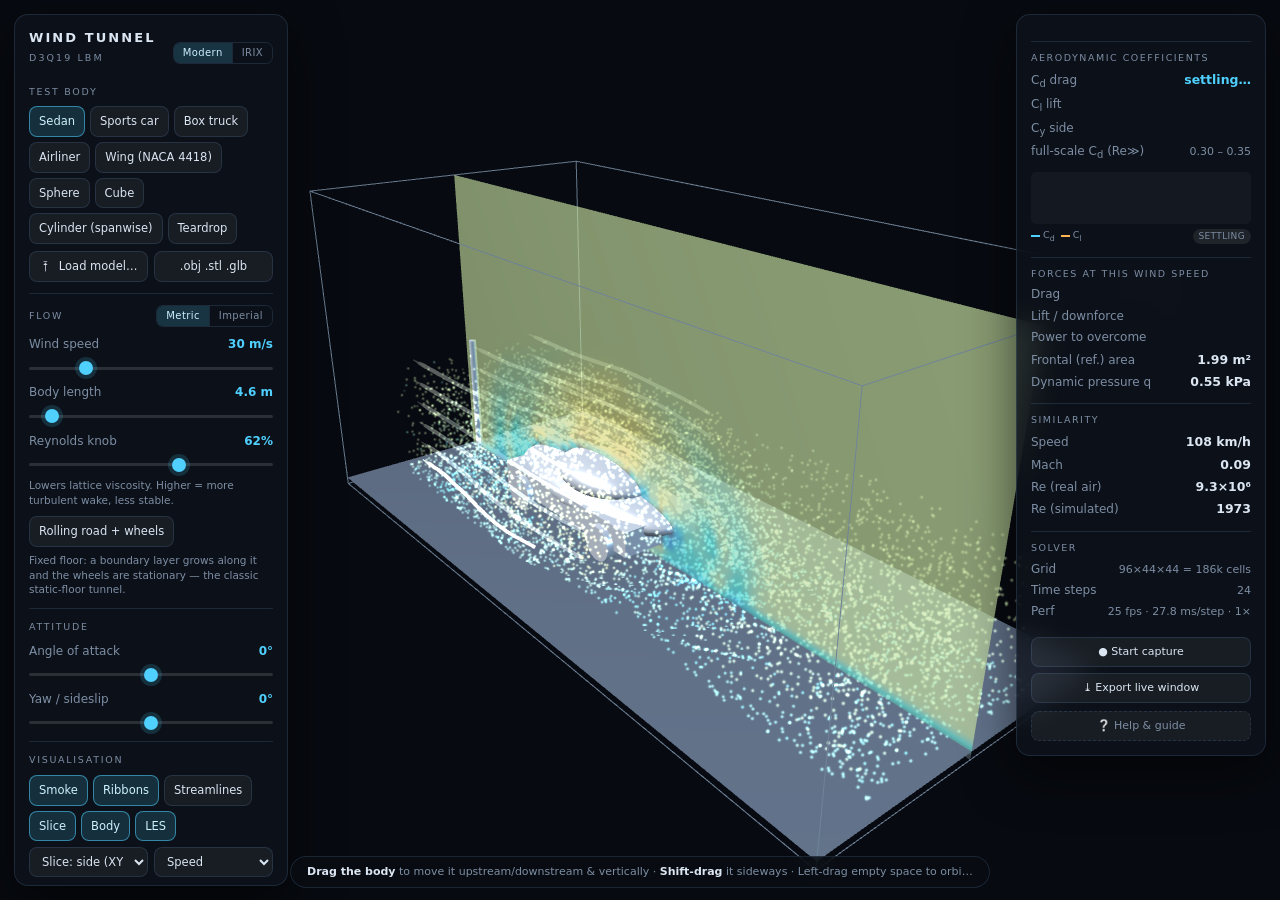
==== commit 8ae17f57: "TRT collision and deviation storage Two accuracy changes to the solver, neither of which costs any e" ====
--- a/index.html
+++ b/index.html
@@ -291,8 +291,8 @@
   <p>A real car at 100 km/h sits at Re ≈ 10<sup>7</sup>. On a 96×44×44 grid in a browser we resolve
   Re ≈ 10<sup>3</sup>–10<sup>4</sup> (both numbers are shown in the panel). The physics — separation,
   recirculation, vortex shedding, wake momentum deficit, pressure recovery — is genuinely right, and the
-  solver reproduces the textbook C<sub>d</sub> of a cube (1.36 vs 1.05) and a cylinder (1.25 vs 1.17)
-  well, ranks the vehicles correctly (truck 1.90 &gt; sedan 1.32), and gives a wing a lift curve of the
+  solver reproduces the textbook C<sub>d</sub> of a cube (1.18 vs 1.05) and a cylinder (1.13 vs 1.17)
+  well, ranks the vehicles correctly (truck 1.39 &gt; sedan 1.12), and gives a wing a lift curve of the
   right slope and sign (C<sub>l</sub> = −0.26 / +0.01 / +0.42 at α = −8° / 0° / +8°, against ≈1.9 per
   radian from lifting-line theory at this aspect ratio). But the reference figures listed above are
   <b>full-scale</b> values, and C<sub>d</sub> is a strong
